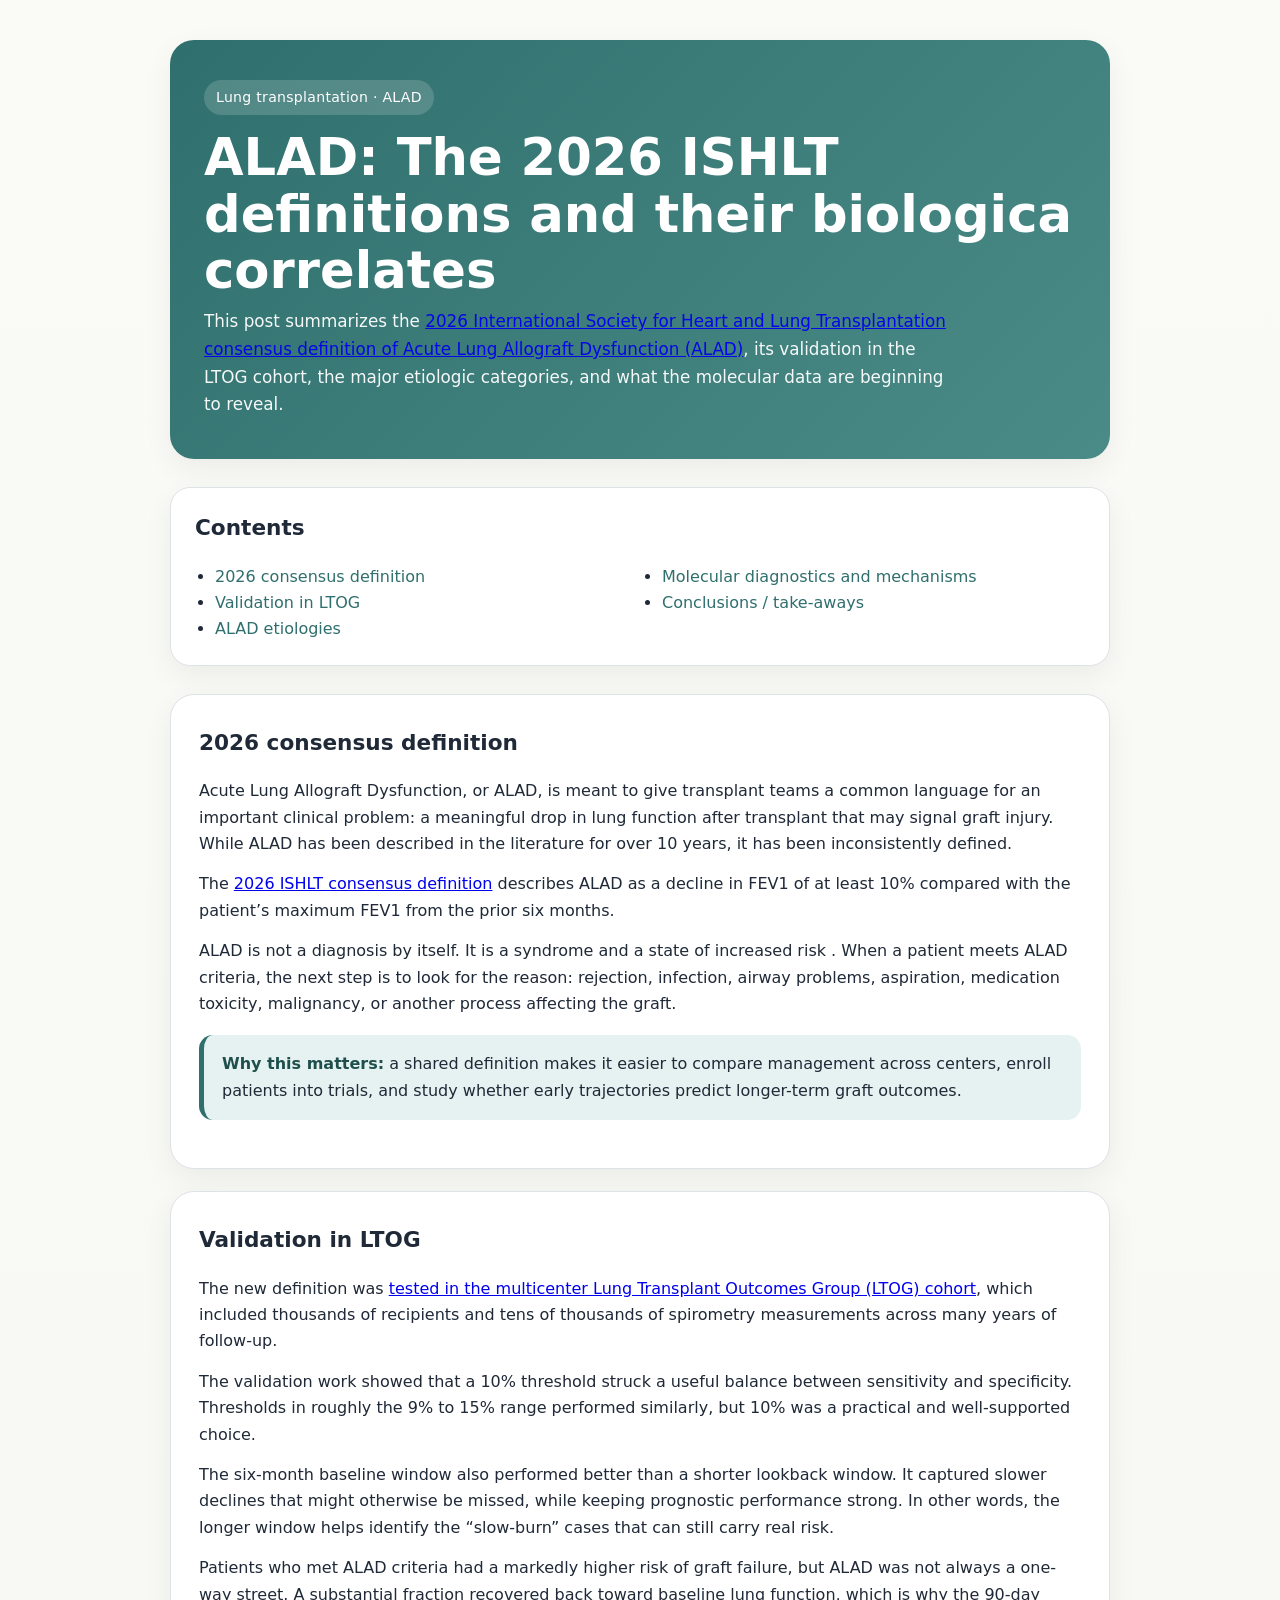
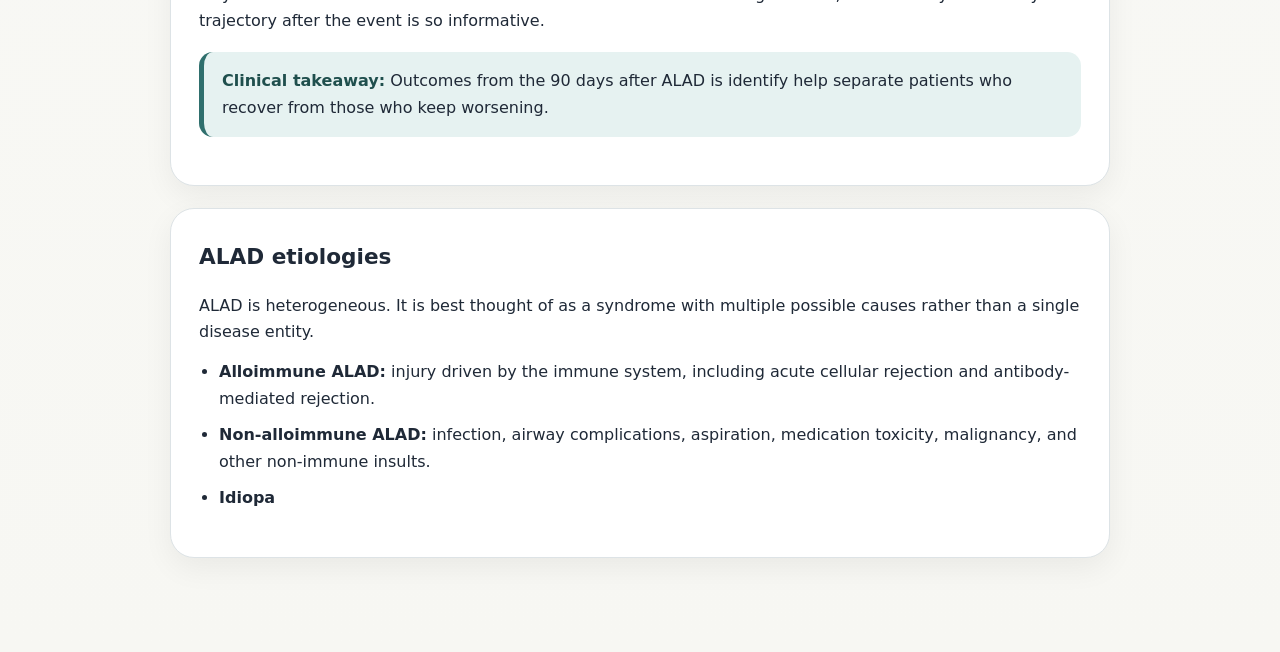
==== alad-primer/index.html @ 366209a6 "htm structure" ====
<!doctype html>
<html lang="en">
<head>
  <meta charset="utf-8" />
  <meta name="viewport" content="width=device-width, initial-scale=1" />
  <title>ALAD: A New Framework for Lung Allograft Dysfunction</title>
  <style>
    :root {
      --bg: #f7f7f3;
      --card: #ffffff;
      --text: #1f2937;
      --muted: #5b6472;
      --accent: #2f6f6d;
      --accent-soft: #e6f2f1;
      --border: #dde3e6;
      --shadow: 0 10px 30px rgba(0,0,0,0.06);
    }

    * { box-sizing: border-box; }
    html { scroll-behavior: smooth; }
    body {
      margin: 0;
      font-family: Inter, ui-sans-serif, system-ui, -apple-system, BlinkMacSystemFont, "Segoe UI", sans-serif;
      color: var(--text);
      background: linear-gradient(180deg, #fafaf7 0%, var(--bg) 100%);
      line-height: 1.65;
    }

    .wrap {
      max-width: 980px;
      margin: 0 auto;
      padding: 40px 20px 72px;
    }

    .hero {
      background: linear-gradient(135deg, var(--accent) 0%, #4b8b87 100%);
      color: white;
      border-radius: 24px;
      padding: 40px 34px;
      box-shadow: var(--shadow);
      margin-bottom: 28px;
    }

    .kicker {
      display: inline-block;
      background: rgba(255,255,255,0.16);
      padding: 6px 12px;
      border-radius: 999px;
      font-size: 0.88rem;
      letter-spacing: 0.02em;
      margin-bottom: 14px;
    }

    h1 {
      margin: 0 0 10px;
      font-size: clamp(2rem, 4vw, 3.3rem);
      line-height: 1.1;
    }

    .subtitle {
      margin: 0;
      font-size: 1.05rem;
      max-width: 70ch;
      opacity: 0.95;
    }

    .toc {
      background: var(--card);
      border: 1px solid var(--border);
      border-radius: 20px;
      padding: 22px 24px;
      box-shadow: var(--shadow);
      margin-bottom: 28px;
    }

    .toc h2, .section h2 {
      margin-top: 0;
      font-size: 1.35rem;
    }

    .toc ul {
      margin: 0;
      padding-left: 20px;
      columns: 2;
      gap: 24px;
    }

    .toc a {
      color: var(--accent);
      text-decoration: none;
    }

    .toc a:hover { text-decoration: underline; }

    .section {
      background: var(--card);
      border: 1px solid var(--border);
      border-radius: 24px;
      padding: 30px 28px;
      margin-bottom: 22px;
      box-shadow: var(--shadow);
    }

    .section p { margin: 0 0 14px; }
    .section p:last-child { margin-bottom: 0; }

    .callout {
      background: var(--accent-soft);
      border-left: 5px solid var(--accent);
      padding: 16px 18px;
      border-radius: 14px;
      margin: 18px 0;
    }

    .callout strong { color: #1f4f4d; }

    ul.clean {
      margin: 10px 0 16px 20px;
      padding: 0;
    }

    ul.clean li { margin-bottom: 10px; }

    .tagline {
      color: var(--muted);
      font-size: 0.95rem;
      margin-top: 10px;
    }
	  
	  .figure {
  width: 100%;
  max-width: 800px;
  display: block;
  margin: 24px auto;
  border-radius: 12px;
  box-shadow: 0 8px 20px rgba(0,0,0,0.1);
}

.figure-caption {
  text-align: center;
  color: #666;
  font-size: 0.9rem;
  margin-top: 8px;
}

    footer {
      color: var(--muted);
      font-size: 0.92rem;
      text-align: center;
      padding-top: 16px;
    }

    @media (max-width: 720px) {
      .wrap { padding: 22px 14px 56px; }
      .hero, .section, .toc { border-radius: 18px; }
      .hero, .section { padding: 24px 20px; }
      .toc ul { columns: 1; }
    }
  </style>
</head>
<body>
  <main class="wrap">
    <section class="hero">
      <div class="kicker">Lung transplantation · ALAD</div>
      <h1>ALAD: The 2026 ISHLT definitions and their biologica correlates</h1>
      <p class="subtitle">
        This post summarizes the <a href="https://www.jhltonline.org/article/S1053-2498(26)01733-X/fulltext">2026 International Society for Heart and Lung Transplantation consensus definition of Acute Lung Allograft Dysfunction (ALAD)</a>, its validation in the LTOG cohort, the major etiologic categories, and what the molecular data are beginning to reveal.
      </p>
    </section>

<nav class="toc" aria-label="Table of contents">
      <h2>Contents</h2>
      <ul>
        <li><a href="#consensus">2026 consensus definition</a></li>
        <li><a href="#validation">Validation in LTOG</a></li>
        <li><a href="#etiologies">ALAD etiologies</a></li>
        <li><a href="#molecular">Molecular diagnostics and mechanisms</a></li>
        <li><a href="#takeaways">Conclusions / take-aways</a></li>
      </ul>
</nav>

    <article class="section" id="consensus">
      <h2>2026 consensus definition</h2>
      <p>
      Acute Lung Allograft Dysfunction, or ALAD, is meant to give transplant teams a common language for an important clinical problem: a meaningful drop in lung function after transplant that may signal graft injury. While ALAD has been described in the literature for over 10 years, it has been inconsistently defined. </p>
      <p>
        The <a href="https://www.jhltonline.org/article/S1053-2498(26)01733-X/fulltext">2026 ISHLT consensus definition</a> describes ALAD as a decline in FEV1 of at least 10% compared with the patient’s maximum FEV1 from the prior six months.
      </p>
      <p>
        ALAD is not a diagnosis by itself. It is a syndrome and a state of increased risk . When a patient meets ALAD criteria, the next step is to look for the reason: rejection, infection, airway problems, aspiration, medication toxicity, malignancy, or another process affecting the graft.
      </p>
      <div class="callout">
        <strong>Why this matters:</strong> a shared definition makes it easier to compare management across centers, enroll patients into trials, and study whether early trajectories predict longer-term graft outcomes.
      </div>
    </article>

    <article class="section" id="validation">
      <h2>Validation in LTOG</h2>
      <p>
        The new definition was <a href = "https://www.jhltonline.org/article/S1053-2498(26)00005-7/fulltext">tested in the multicenter Lung Transplant Outcomes Group (LTOG) cohort</a>, which included thousands of recipients and tens of thousands of spirometry measurements across many years of follow-up.
      </p>
      <p>
        The validation work showed that a 10% threshold struck a useful balance between sensitivity and specificity. Thresholds in roughly the 9% to 15% range performed similarly, but 10% was a practical and well-supported choice.
      </p>
      <p>
        The six-month baseline window also performed better than a shorter lookback window. It captured slower declines that might otherwise be missed, while keeping prognostic performance strong. In other words, the longer window helps identify the “slow-burn” cases that can still carry real risk.
      </p>
      <p>
        Patients who met ALAD criteria had a markedly higher risk of graft failure, but ALAD was not always a one-way street. A substantial fraction recovered back toward baseline lung function, which is why the 90-day trajectory after the event is so informative.
      </p>
      <div class="callout">
      <strong>Clinical takeaway:</strong> Outcomes from the 90 days after ALAD is identify help separate patients who recover from those who keep worsening.</div>
</article>

    <article class="section" id="etiologies">
      <h2>ALAD etiologies</h2>
      <p>
        ALAD is heterogeneous. It is best thought of as a syndrome with multiple possible causes rather than a single disease entity.
      </p>
      <ul class="clean">
        <li><strong>Alloimmune ALAD:</strong> injury driven by the immune system, including acute cellular rejection and antibody-mediated rejection.</li>
        <li><strong>Non-alloimmune ALAD:</strong> infection, airway complications, aspiration, medication toxicity, malignancy, and other non-immune insults.</li>
<li><strong>Idiopa
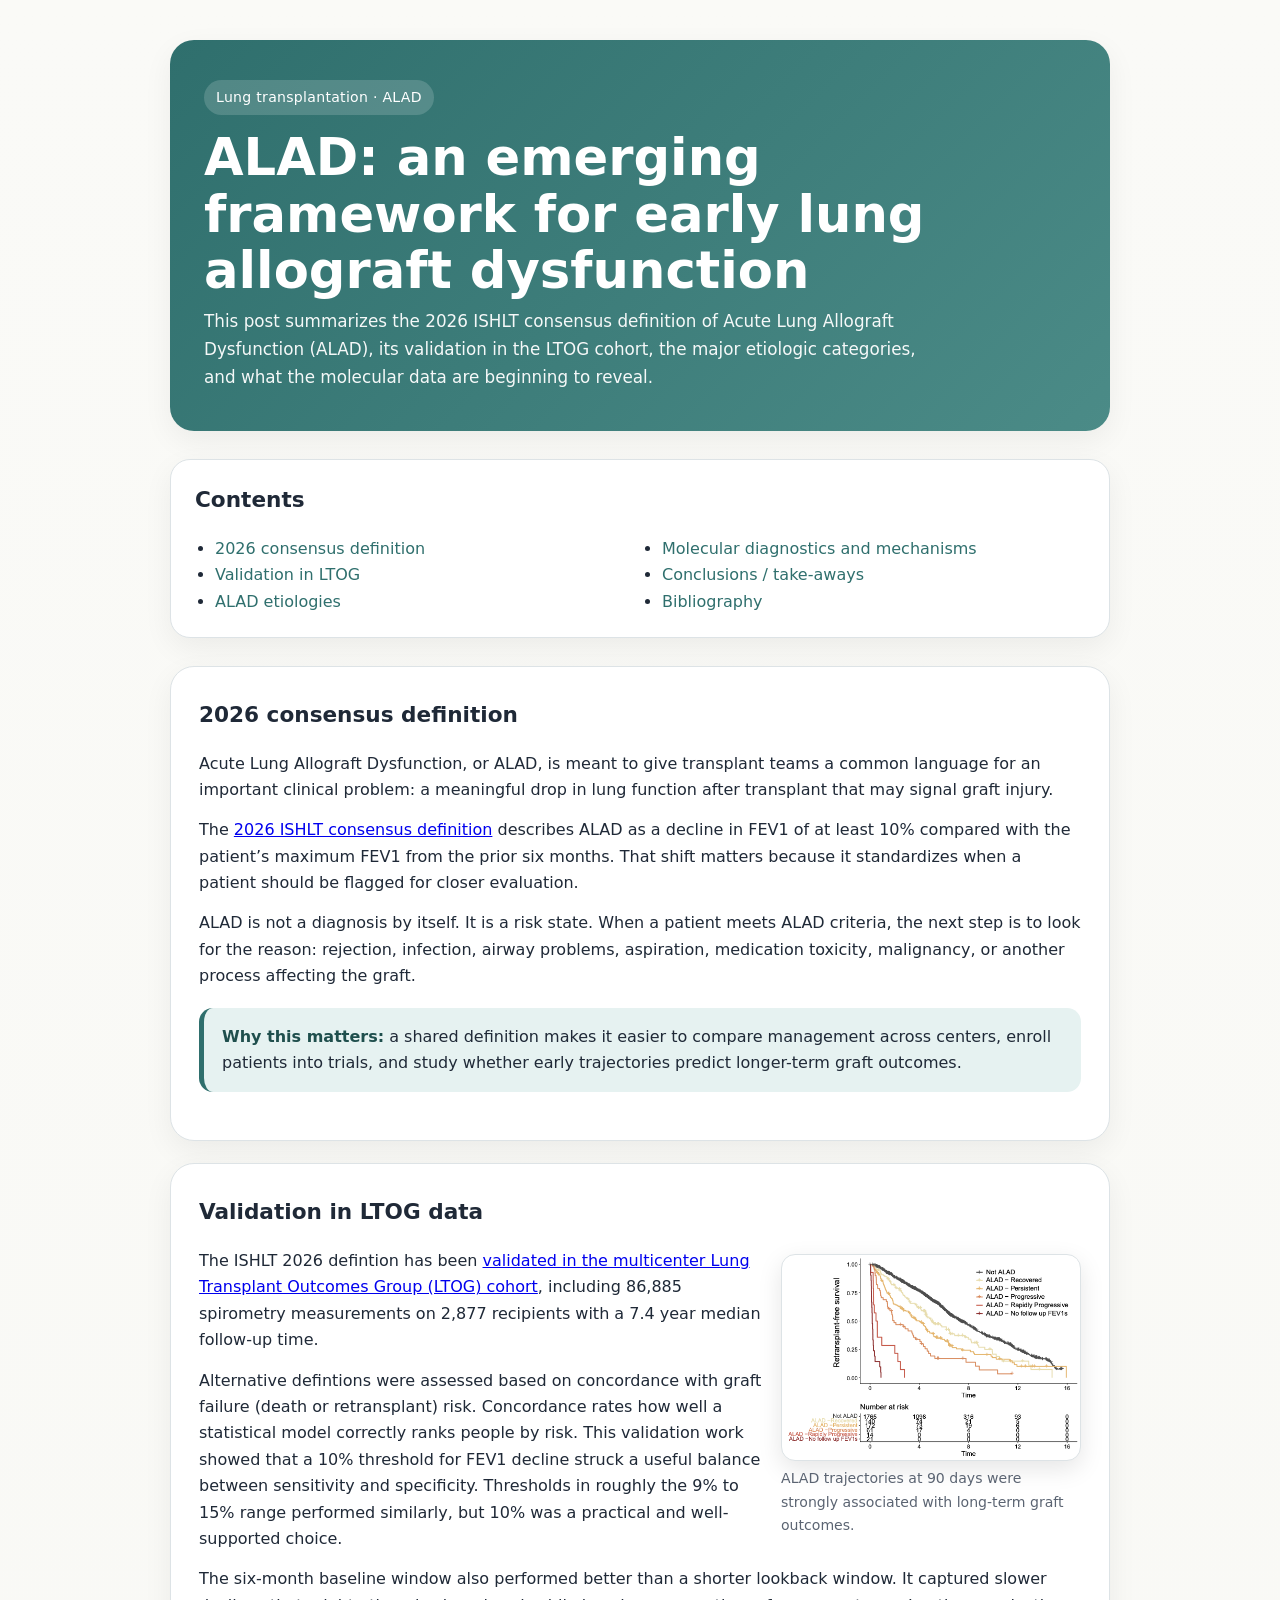
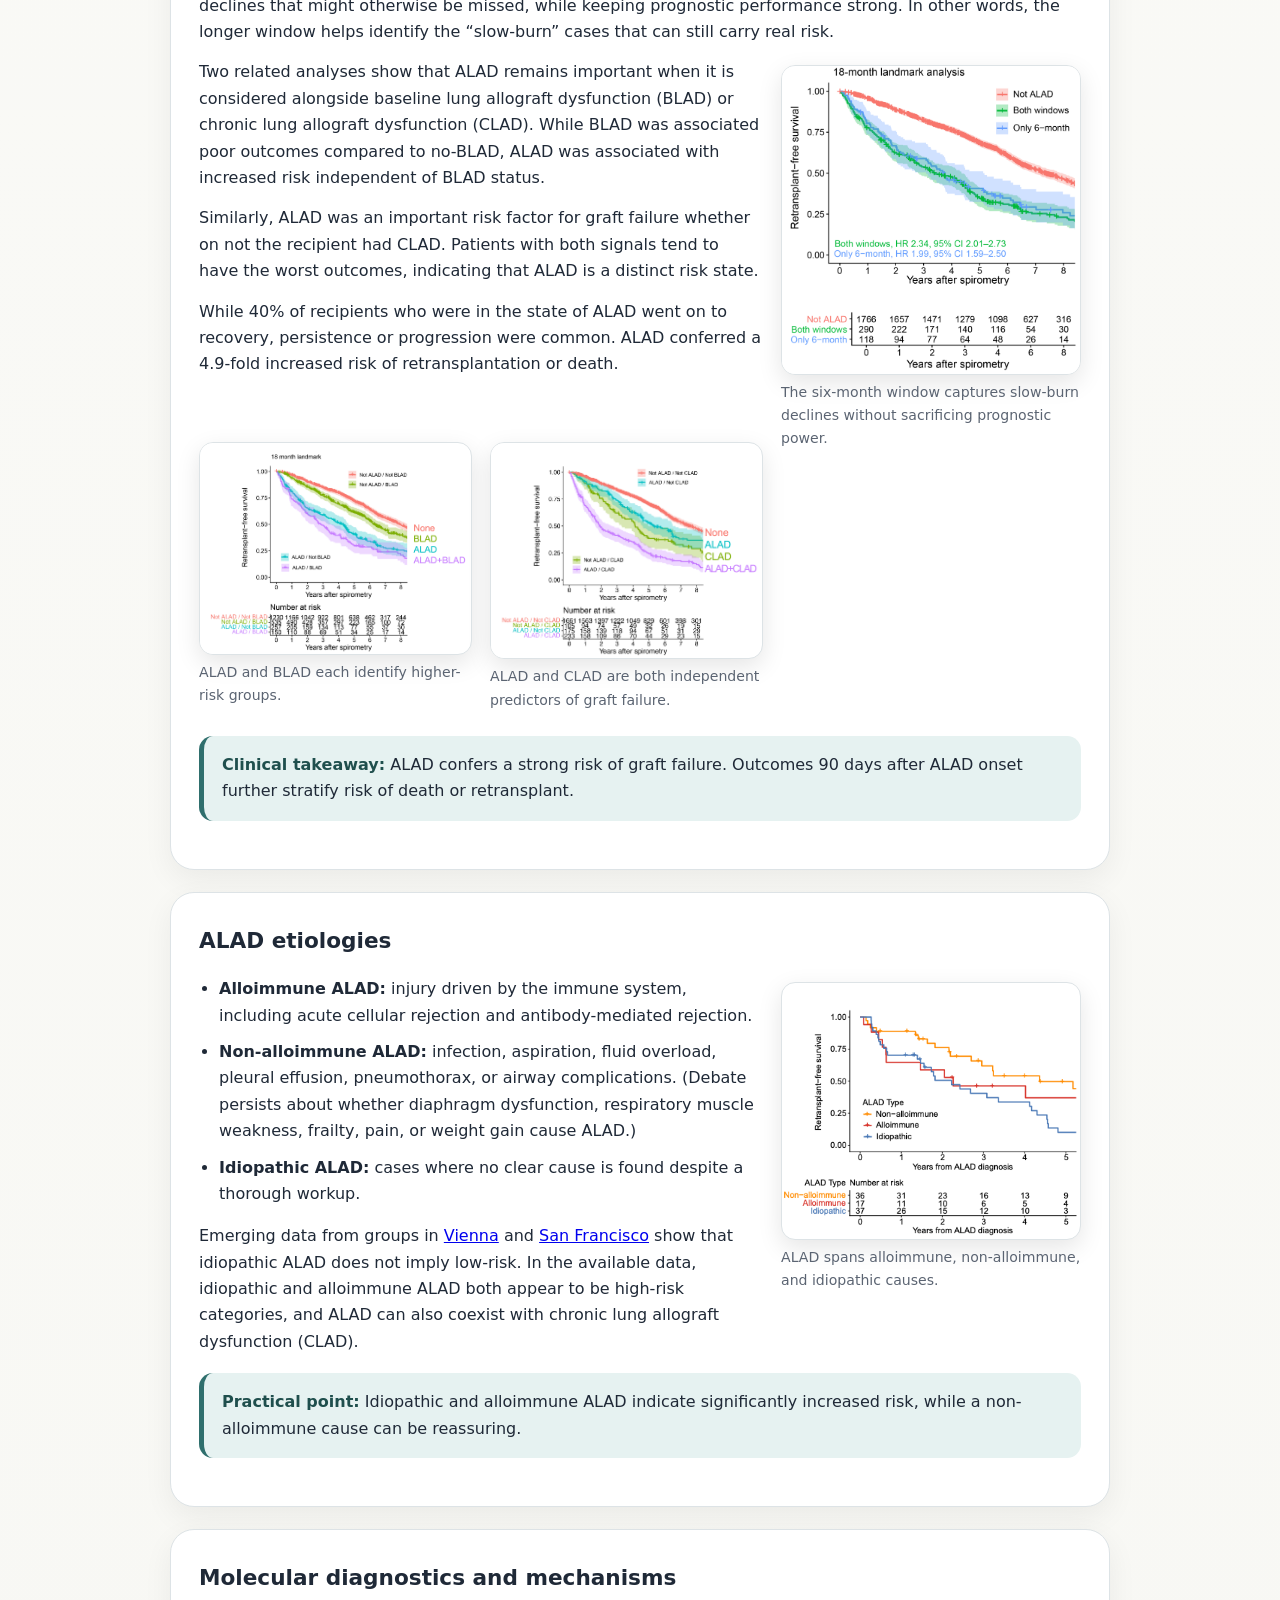
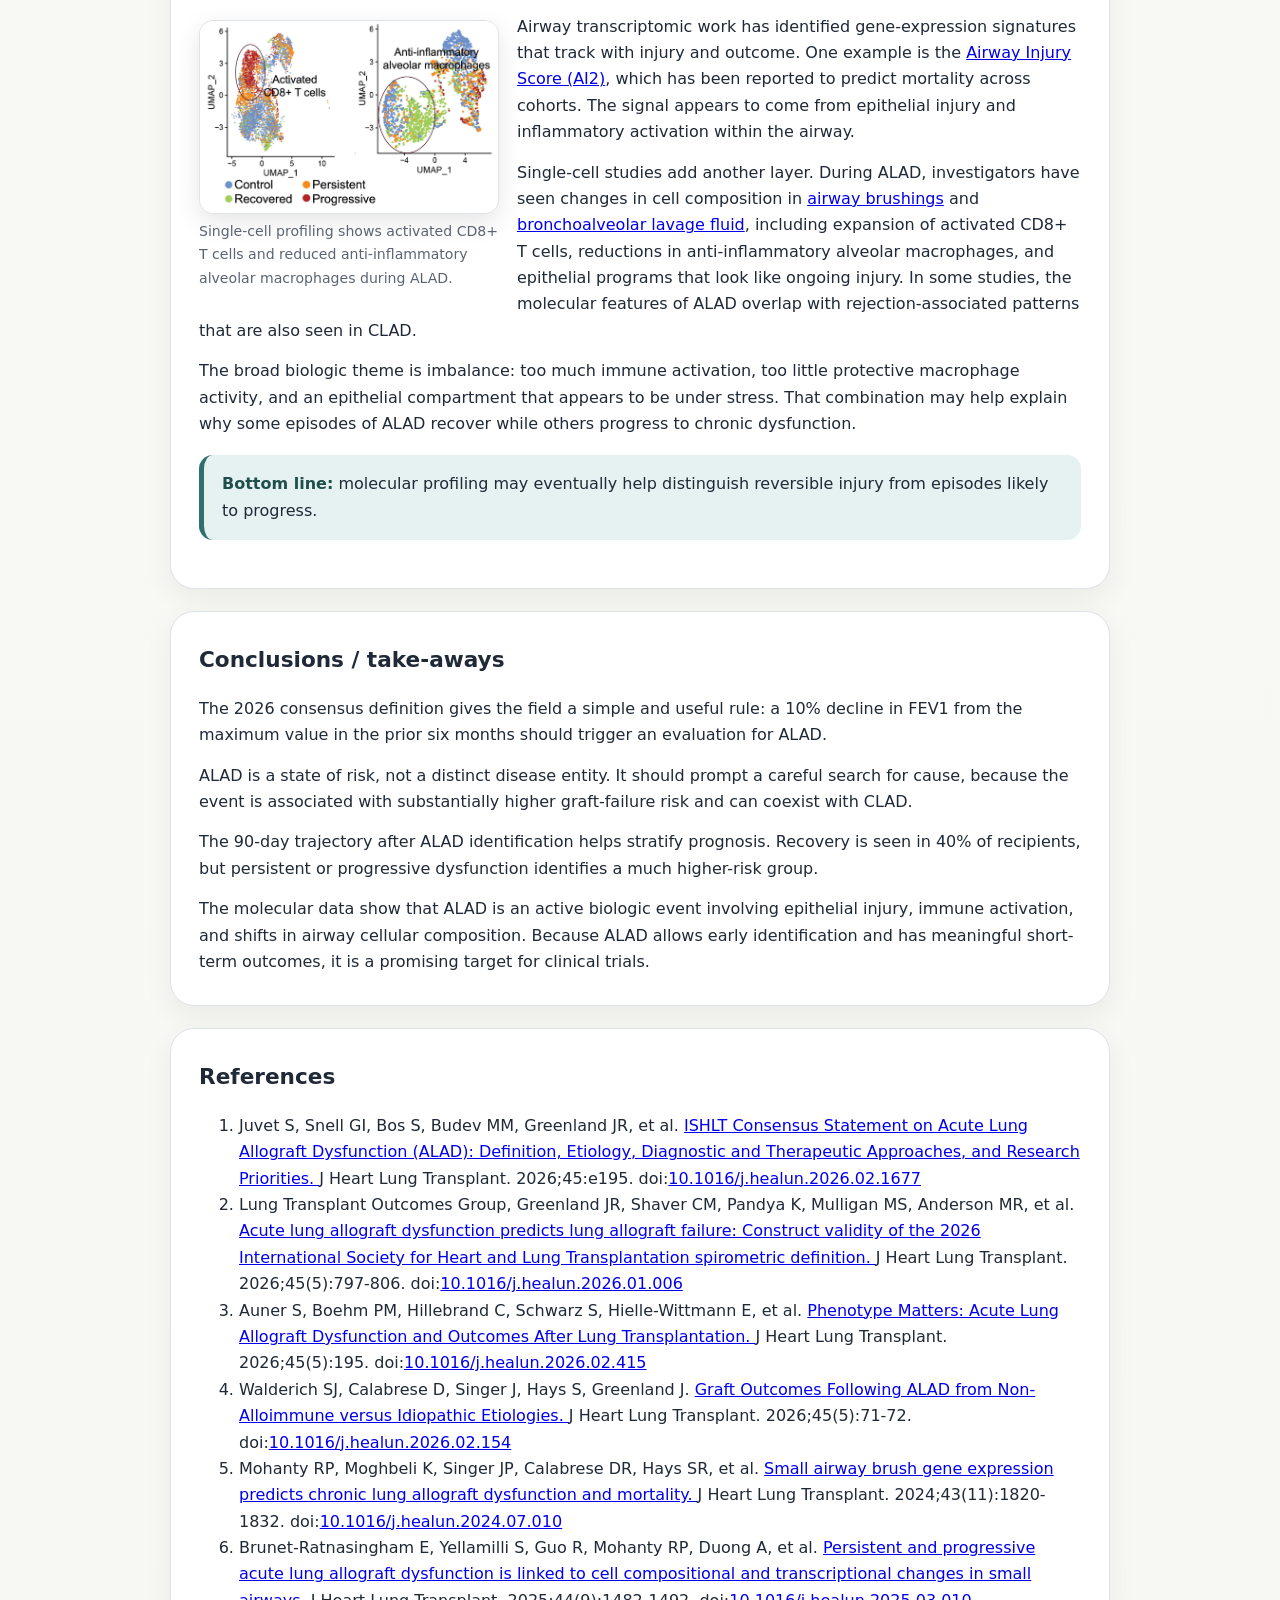
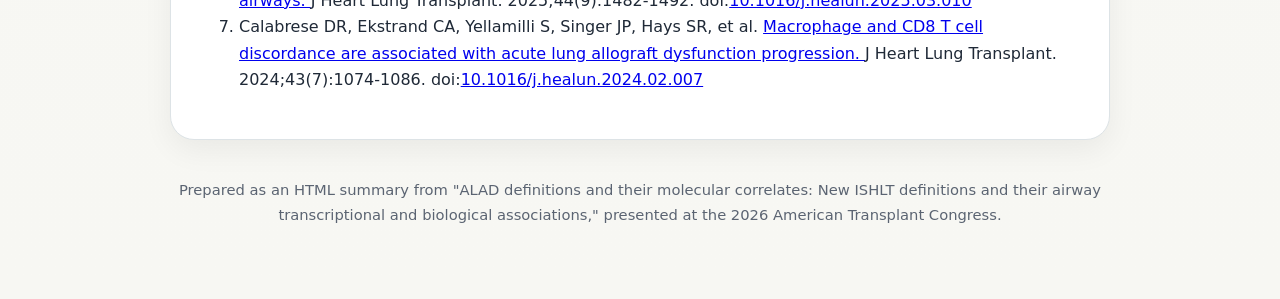
==== commit 74b7a01a: "Webpage updates" ====
--- a/alad-primer/index.html
+++ b/alad-primer/index.html
@@ -112,6 +112,67 @@
       margin: 18px 0;
     }
 
+    .section::after {
+      content: "";
+      display: block;
+      clear: both;
+    }
+
+    .figure {
+      margin: 0 0 16px 0;
+    }
+
+    .figure img {
+      width: 100%;
+      display: block;
+      border-radius: 14px;
+      box-shadow: 0 8px 24px rgba(0,0,0,0.10);
+      border: 1px solid var(--border);
+      background: #fff;
+    }
+
+    .figure figcaption {
+      font-size: 0.88rem;
+      color: var(--muted);
+      margin-top: 6px;
+    }
+
+    .figure.float-right {
+      float: right;
+      width: min(42%, 300px);
+      margin: 6px 0 14px 18px;
+    }
+
+    .figure.float-left {
+      float: left;
+      width: min(42%, 300px);
+      margin: 6px 18px 14px 0;
+    }
+
+    .figure-grid {
+      display: grid;
+      grid-template-columns: repeat(2, minmax(0, 1fr));
+      gap: 18px;
+      margin: 24px 0;
+    }
+
+    .figure-grid .figure {
+      margin: 0;
+    }
+
+    @media (max-width: 720px) {
+      .figure.float-right,
+      .figure.float-left {
+        float: none;
+        width: 100%;
+        margin: 18px 0;
+      }
+
+      .figure-grid {
+        grid-template-columns: 1fr;
+      }
+    }
+
     .callout strong { color: #1f4f4d; }
 
     ul.clean {
@@ -126,22 +187,6 @@
       font-size: 0.95rem;
       margin-top: 10px;
     }
-	  
-	  .figure {
-  width: 100%;
-  max-width: 800px;
-  display: block;
-  margin: 24px auto;
-  border-radius: 12px;
-  box-shadow: 0 8px 20px rgba(0,0,0,0.1);
-}
-
-.figure-caption {
-  text-align: center;
-  color: #666;
-  font-size: 0.9rem;
-  margin-top: 8px;
-}
 
     footer {
       color: var(--muted);
@@ -156,19 +201,23 @@
       .hero, .section { padding: 24px 20px; }
       .toc ul { columns: 1; }
     }
+	  .citation { display: block; margin-top: 6px; }
+   	  .citation a { color: var(--accent); text-decoration: none; }
+	  .citation a:hover { text-decoration: underline; }
+	  .refmeta { color: var(--muted); font-size: 0.95rem; }
   </style>
 </head>
 <body>
   <main class="wrap">
     <section class="hero">
       <div class="kicker">Lung transplantation · ALAD</div>
-      <h1>ALAD: The 2026 ISHLT definitions and their biologica correlates</h1>
+      <h1>ALAD: an emerging framework for early lung allograft dysfunction</h1>
       <p class="subtitle">
-        This post summarizes the <a href="https://www.jhltonline.org/article/S1053-2498(26)01733-X/fulltext">2026 International Society for Heart and Lung Transplantation consensus definition of Acute Lung Allograft Dysfunction (ALAD)</a>, its validation in the LTOG cohort, the major etiologic categories, and what the molecular data are beginning to reveal.
+        This post summarizes the 2026 ISHLT consensus definition of Acute Lung Allograft Dysfunction (ALAD), its validation in the LTOG cohort, the major etiologic categories, and what the molecular data are beginning to reveal.
       </p>
     </section>
 
-<nav class="toc" aria-label="Table of contents">
+    <nav class="toc" aria-label="Table of contents">
       <h2>Contents</h2>
       <ul>
         <li><a href="#consensus">2026 consensus definition</a></li>
@@ -176,48 +225,189 @@
         <li><a href="#etiologies">ALAD etiologies</a></li>
         <li><a href="#molecular">Molecular diagnostics and mechanisms</a></li>
         <li><a href="#takeaways">Conclusions / take-aways</a></li>
+        <li><a href="#bibliography">Bibliography</a></li>
       </ul>
-</nav>
+    </nav>
 
     <article class="section" id="consensus">
       <h2>2026 consensus definition</h2>
       <p>
-      Acute Lung Allograft Dysfunction, or ALAD, is meant to give transplant teams a common language for an important clinical problem: a meaningful drop in lung function after transplant that may signal graft injury. While ALAD has been described in the literature for over 10 years, it has been inconsistently defined. </p>
-      <p>
-        The <a href="https://www.jhltonline.org/article/S1053-2498(26)01733-X/fulltext">2026 ISHLT consensus definition</a> describes ALAD as a decline in FEV1 of at least 10% compared with the patient’s maximum FEV1 from the prior six months.
-      </p>
-      <p>
-        ALAD is not a diagnosis by itself. It is a syndrome and a state of increased risk . When a patient meets ALAD criteria, the next step is to look for the reason: rejection, infection, airway problems, aspiration, medication toxicity, malignancy, or another process affecting the graft.
+        Acute Lung Allograft Dysfunction, or ALAD, is meant to give transplant teams a common language for an important clinical problem: a meaningful drop in lung function after transplant that may signal graft injury.
+      </p>
+      <p>
+        The <a href="https://www.jhltonline.org/article/S1053-2498(26)01733-X/fulltext">2026 ISHLT consensus definition</a> describes ALAD as a decline in FEV1 of at least 10% compared with the patient’s maximum FEV1 from the prior six months. That shift matters because it standardizes when a patient should be flagged for closer evaluation.
+      </p>
+      <p>
+        ALAD is not a diagnosis by itself. It is a risk state. When a patient meets ALAD criteria, the next step is to look for the reason: rejection, infection, airway problems, aspiration, medication toxicity, malignancy, or another process affecting the graft.
       </p>
       <div class="callout">
         <strong>Why this matters:</strong> a shared definition makes it easier to compare management across centers, enroll patients into trials, and study whether early trajectories predict longer-term graft outcomes.
       </div>
     </article>
-
-    <article class="section" id="validation">
-      <h2>Validation in LTOG</h2>
-      <p>
-        The new definition was <a href = "https://www.jhltonline.org/article/S1053-2498(26)00005-7/fulltext">tested in the multicenter Lung Transplant Outcomes Group (LTOG) cohort</a>, which included thousands of recipients and tens of thousands of spirometry measurements across many years of follow-up.
-      </p>
-      <p>
-        The validation work showed that a 10% threshold struck a useful balance between sensitivity and specificity. Thresholds in roughly the 9% to 15% range performed similarly, but 10% was a practical and well-supported choice.
+<article class="section" id="validation">
+	
+      <h2>Validation in LTOG data</h2>
+      <figure class="figure float-right">
+        <img src="images/90-day.png" alt="Kaplan-Meier curves showing 90-day ALAD outcomes and graft failure risk">
+        <figcaption>ALAD trajectories at 90 days were strongly associated with long-term graft outcomes.</figcaption>
+      </figure>
+      <p>
+        The ISHLT 2026 defintion has been <a href="https://www.jhltonline.org/article/S1053-2498(26)00005-7/fulltext">validated in the multicenter Lung Transplant Outcomes Group (LTOG) cohort</a>, including 86,885 spirometry measurements on 2,877 recipients with a 7.4 year median follow-up time.
+	</p><p>Alternative defintions were assessed based on concordance with graft failure (death or retransplant) risk. Concordance rates how well a statistical model correctly ranks people by risk. This validation work showed that a 10% threshold for FEV1 decline struck a useful balance between sensitivity and specificity. Thresholds in roughly the 9% to 15% range performed similarly, but 10% was a practical and well-supported choice.
       </p>
       <p>
         The six-month baseline window also performed better than a shorter lookback window. It captured slower declines that might otherwise be missed, while keeping prognostic performance strong. In other words, the longer window helps identify the “slow-burn” cases that can still carry real risk.
-      </p>
-      <p>
-        Patients who met ALAD criteria had a markedly higher risk of graft failure, but ALAD was not always a one-way street. A substantial fraction recovered back toward baseline lung function, which is why the 90-day trajectory after the event is so informative.
-      </p>
+		      <figure class="figure float-right">
+        <img src="images/slow-burn.png" alt="18-month landmark analysis comparing ALAD detection windows">
+        <figcaption>The six-month window captures slow-burn declines without sacrificing prognostic power.</figcaption>  
+      </figure>
+      </p>
+      <p>
+        Two related analyses show that ALAD remains important when it is considered alongside baseline lung allograft dysfunction (BLAD) or chronic lung allograft dysfunction (CLAD). While BLAD was associated poor outcomes compared to no-BLAD, ALAD was associated with increased risk independent of BLAD status.</p><p>Similarly, ALAD was an important risk factor for graft failure whether on not the recipient had CLAD. Patients with both signals tend to have the worst outcomes, indicating that ALAD is a distinct risk state.
+        </p>
+      <p> While 40% of recipients who were in the state of ALAD went on to recovery, persistence or progression were common. ALAD conferred a 4.9-fold increased risk of retransplantation or death. </p>
+	    <p>&nbsp;</p>
+<div class="figure-grid">
+      <figure class="figure">
+        <img src="images/alad_blad.png" alt="ALAD and BLAD combined survival curves">
+        <figcaption>ALAD and BLAD each identify higher-risk groups.</figcaption>
+      </figure>
+      <figure class="figure">
+        <img src="images/alad_clad.png" alt="ALAD and CLAD combined survival curves">
+        <figcaption>ALAD and CLAD are both independent predictors of graft failure.</figcaption>
+      </figure>
+      </div>
+     
       <div class="callout">
-      <strong>Clinical takeaway:</strong> Outcomes from the 90 days after ALAD is identify help separate patients who recover from those who keep worsening.</div>
-</article>
-
-    <article class="section" id="etiologies">
+        <strong>Clinical takeaway:</strong> ALAD confers a strong risk of graft failure. Outcomes 90 days after ALAD onset further stratify risk of death or retransplant.
+      </div>
+    </article>
+	  
+  <article class="section" id="etiologies">
+	
       <h2>ALAD etiologies</h2>
-      <p>
-        ALAD is heterogeneous. It is best thought of as a syndrome with multiple possible causes rather than a single disease entity.
-      </p>
+      <figure class="figure float-right">
+        <img src="images/etiology.png" alt="ALAD etiology categories and outcomes">
+        <figcaption>ALAD spans alloimmune, non-alloimmune, and idiopathic causes.</figcaption>
+      </figure>
       <ul class="clean">
         <li><strong>Alloimmune ALAD:</strong> injury driven by the immune system, including acute cellular rejection and antibody-mediated rejection.</li>
-        <li><strong>Non-alloimmune ALAD:</strong> infection, airway complications, aspiration, medication toxicity, malignancy, and other non-immune insults.</li>
-<li><strong>Idiopa+        <li><strong>Non-alloimmune ALAD:</strong> infection, aspiration, fluid overload, pleural effusion, pneumothorax, or airway complications. (Debate persists about whether diaphragm dysfunction, respiratory muscle weakness, frailty, pain, or weight gain cause ALAD.)</li>
+        <li><strong>Idiopathic ALAD:</strong> cases where no clear cause is found despite a thorough workup.</li>
+      </ul>
+      <p>
+        Emerging data from groups in <a href="https://www.jhltonline.org/article/S1053-2498(26)00473-0/fulltext">Vienna</a> and <a href="https://www.jhltonline.org/article/S1053-2498(26)00212-3/fulltext">San Francisco</a> show that idiopathic ALAD does not imply low-risk. In the available data, idiopathic and alloimmune ALAD both appear to be high-risk categories, and ALAD can also coexist with chronic lung allograft dysfunction (CLAD).
+      </p>
+      <div class="callout">
+      <strong>Practical point:</strong> Idiopathic and alloimmune ALAD indicate significantly increased risk, while a non-alloimmune cause can be reassuring.</div>
+    </article>
+  <article class="section" id="molecular">
+	
+      <h2>Molecular diagnostics and mechanisms</h2>
+      <figure class="figure float-left">
+        <img src="images/M0CD8.jpg" alt="Single-cell UMAP plots showing activated CD8 T cells and anti-inflammatory alveolar macrophages">
+        <figcaption>Single-cell profiling shows activated CD8+ T cells and reduced anti-inflammatory alveolar macrophages during ALAD.</figcaption>
+      </figure>
+      <p>
+        Airway transcriptomic work has identified gene-expression signatures that track with injury and outcome. One example is the <a href="https://www.jhltonline.org/article/S1053-2498(24)01743-1/fulltext">Airway Injury Score (AI2)</a>, which has been reported to predict mortality across cohorts. The signal appears to come from epithelial injury and inflammatory activation within the airway.
+      </p>
+      <p>
+        Single-cell studies add another layer. During ALAD, investigators have seen changes in cell composition in <a href ="https://www.jhltonline.org/article/S1053-2498(25)01842-X/fulltext">airway brushings</a> and <a href="https://www.jhltonline.org/article/S1053-2498(24)00047-0/fulltext">bronchoalveolar lavage fluid</a>, including expansion of activated CD8+ T cells, reductions in anti-inflammatory alveolar macrophages, and epithelial programs that look like ongoing injury. In some studies, the molecular features of ALAD overlap with rejection-associated patterns that are also seen in CLAD.
+      </p>
+      <p>
+        The broad biologic theme is imbalance: too much immune activation, too little protective macrophage activity, and an epithelial compartment that appears to be under stress. That combination may help explain why some episodes of ALAD recover while others progress to chronic dysfunction.
+      </p>
+      <div class="callout">
+        <strong>Bottom line:</strong> molecular profiling may eventually help distinguish reversible injury from episodes likely to progress.
+      </div>
+    </article>
+
+    <article class="section" id="takeaways">
+      <h2>Conclusions / take-aways</h2>
+      <p>
+        The 2026 consensus definition gives the field a simple and useful rule: a 10% decline in FEV1 from the maximum value in the prior six months should trigger an evaluation for ALAD.
+      </p>
+      <p>
+      ALAD is a state of risk, not a distinct disease entity. It should prompt a careful search for cause, because the event is associated with substantially higher graft-failure risk and can coexist with CLAD.</p>
+      <p>
+        The 90-day trajectory after ALAD identification helps stratify prognosis. Recovery is seen in 40% of recipients, but persistent or progressive dysfunction identifies a much higher-risk group.
+      </p>
+      <p>
+      The molecular data show that ALAD is an active biologic event involving epithelial injury, immune activation, and shifts in airway cellular composition. Because ALAD allows early identification and has meaningful short-term outcomes, it is a promising target for clinical trials.</p>
+    </article>
+	  <article class="section" id="bibliography">
+  <h2>References</h2>
+
+  <ol class="clean">
+
+    <li>
+      Juvet S, Snell GI, Bos S, Budev MM, Greenland JR, et al.
+      <a href="https://www.jhltonline.org/article/S1053-2498(26)01733-X/fulltext">
+        ISHLT Consensus Statement on Acute Lung Allograft Dysfunction (ALAD): Definition, Etiology, Diagnostic and Therapeutic Approaches, and Research Priorities.
+      </a>
+      J Heart Lung Transplant. 2026;45:e195.
+      doi:<a href="https://doi.org/10.1016/j.healun.2026.02.1677">10.1016/j.healun.2026.02.1677</a>
+    </li>
+
+    <li>
+      Lung Transplant Outcomes Group, Greenland JR, Shaver CM, Pandya K, Mulligan MS, Anderson MR, et al.
+      <a href="https://www.jhltonline.org/article/S1053-2498(26)00005-7/fulltext">
+        Acute lung allograft dysfunction predicts lung allograft failure: Construct validity of the 2026 International Society for Heart and Lung Transplantation spirometric definition.
+      </a>
+      J Heart Lung Transplant. 2026;45(5):797-806.
+      doi:<a href="https://doi.org/10.1016/j.healun.2026.01.006">10.1016/j.healun.2026.01.006</a>
+    </li>
+
+    <li>
+      Auner S, Boehm PM, Hillebrand C, Schwarz S, Hielle-Wittmann E, et al.
+      <a href="https://www.jhltonline.org/article/S1053-2498(26)00473-0/fulltext">
+        Phenotype Matters: Acute Lung Allograft Dysfunction and Outcomes After Lung Transplantation.
+      </a>
+      J Heart Lung Transplant. 2026;45(5):195.
+      doi:<a href="https://doi.org/10.1016/j.healun.2026.02.415">10.1016/j.healun.2026.02.415</a>
+    </li>
+
+    <li>
+      Walderich SJ, Calabrese D, Singer J, Hays S, Greenland J.
+      <a href="https://www.jhltonline.org/article/S1053-2498(26)00212-3/fulltext">
+        Graft Outcomes Following ALAD from Non-Alloimmune versus Idiopathic Etiologies.
+      </a>
+      J Heart Lung Transplant. 2026;45(5):71-72.
+      doi:<a href="https://doi.org/10.1016/j.healun.2026.02.154">10.1016/j.healun.2026.02.154</a>
+    </li>
+
+    <li>
+      Mohanty RP, Moghbeli K, Singer JP, Calabrese DR, Hays SR, et al.
+      <a href="https://www.jhltonline.org/article/S1053-2498(24)01743-1/fulltext">
+        Small airway brush gene expression predicts chronic lung allograft dysfunction and mortality.
+      </a>
+      J Heart Lung Transplant. 2024;43(11):1820-1832.
+      doi:<a href="https://doi.org/10.1016/j.healun.2024.07.010">10.1016/j.healun.2024.07.010</a>
+    </li>
+
+    <li>
+      Brunet-Ratnasingham E, Yellamilli S, Guo R, Mohanty RP, Duong A, et al.
+      <a href="https://www.jhltonline.org/article/S1053-2498(25)01842-X/fulltext">
+        Persistent and progressive acute lung allograft dysfunction is linked to cell compositional and transcriptional changes in small airways.
+      </a>
+      J Heart Lung Transplant. 2025;44(9):1482-1492.
+      doi:<a href="https://doi.org/10.1016/j.healun.2025.03.010">10.1016/j.healun.2025.03.010</a>
+    </li>
+
+    <li>
+      Calabrese DR, Ekstrand CA, Yellamilli S, Singer JP, Hays SR, et al.
+      <a href="https://www.jhltonline.org/article/S1053-2498(24)00047-0/fulltext">
+        Macrophage and CD8 T cell discordance are associated with acute lung allograft dysfunction progression.
+      </a>
+      J Heart Lung Transplant. 2024;43(7):1074-1086.
+      doi:<a href="https://doi.org/10.1016/j.healun.2024.02.007">10.1016/j.healun.2024.02.007</a>
+    </li>
+
+  </ol>
+</article>
+<footer>
+    Prepared as an HTML summary from "ALAD definitions and their molecular correlates: New ISHLT definitions and their airway transcriptional and biological associations," presented at the 2026 American Transplant Congress.
+    </footer>
+  </main>
+</body>
+</html>
